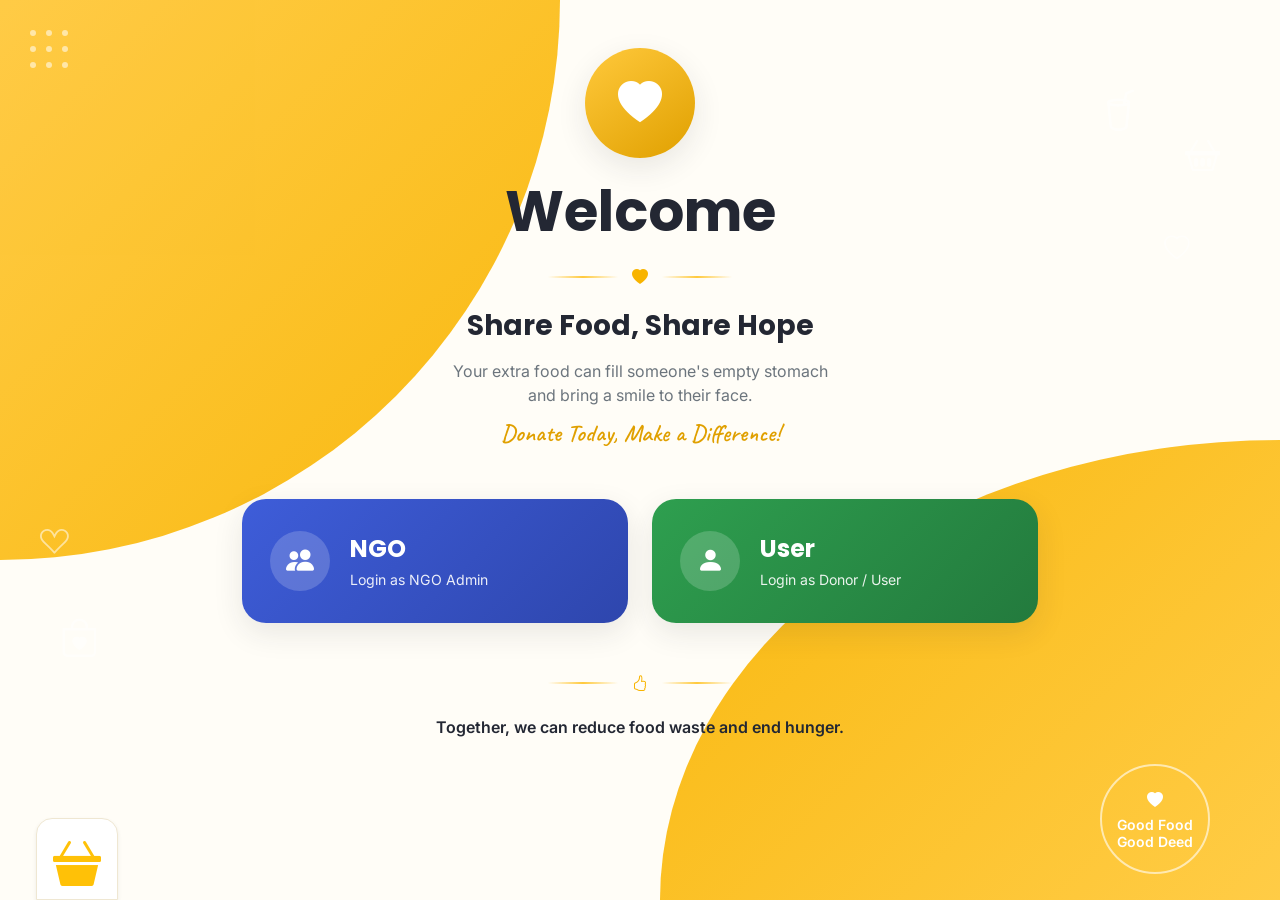
==== index.html @ a08f2491 "Initial project upload" ====
<!DOCTYPE html>
<html lang="en">
<head>
  <meta charset="UTF-8">
  <meta name="viewport" content="width=device-width, initial-scale=1.0">
  <title>Share Food, Share Hope | Welcome</title>
  <meta name="description" content="Donate surplus food to NGOs and help end hunger in your community.">

  <!-- Bootstrap 5 -->
  <link href="https://cdn.jsdelivr.net/npm/bootstrap@5.3.3/dist/css/bootstrap.min.css" rel="stylesheet">
  <!-- Bootstrap Icons -->
  <link rel="stylesheet" href="https://cdn.jsdelivr.net/npm/bootstrap-icons@1.11.3/font/bootstrap-icons.css">
  <!-- Google Fonts -->
  <link rel="preconnect" href="https://fonts.googleapis.com">
  <link href="https://fonts.googleapis.com/css2?family=Poppins:wght@500;600;700;800&family=Inter:wght@400;500;600&family=Caveat:wght@600;700&display=swap" rel="stylesheet">
  <!-- Shared stylesheet -->
  <link rel="stylesheet" href="style.css">
</head>
<body>

  <!-- Loading overlay -->
  <div id="loadingOverlay" class="loading-overlay">
    <div class="loader-bowl"></div>
    <div class="text-muted small">Preparing something kind…</div>
  </div>

  <div class="page-shell">

    <!-- Decorative background -->
    <div class="blob-corner blob-top-left">
      <div class="dot-grid" style="top:30px; left:30px;">
        <span></span><span></span><span></span>
        <span></span><span></span><span></span>
        <span></span><span></span><span></span>
      </div>
    </div>
    <div class="blob-corner blob-bottom-right"></div>

    <i class="bi bi-suit-heart line-icon d-none d-md-block" style="top:520px; left:40px; font-size:1.8rem;"></i>
    <i class="bi bi-bag-heart line-icon d-none d-md-block" style="top:610px; left:60px; font-size:2.4rem;"></i>
    <i class="bi bi-heart line-icon d-none d-md-block" style="top:230px; right:90px; font-size:1.6rem;"></i>
    <i class="bi bi-cup-straw line-icon d-none d-md-block" style="top:80px; right:140px; font-size:2.6rem;"></i>
    <i class="bi bi-basket2 line-icon d-none d-md-block" style="top:130px; right:60px; font-size:2.2rem;"></i>

    <main class="content-layer container py-5">

      <!-- Hero -->
      <section class="text-center mx-auto fade-in-up" style="max-width: 700px;">
        <div class="hero-emblem">
          <i class="bi bi-heart-fill"></i>
        </div>
        <h1 class="display-4 fw-bold mb-2" style="font-family:var(--font-display);">Welcome</h1>
        <div class="divider-flourish">
          <span class="line"></span>
          <i class="bi bi-heart-fill"></i>
          <span class="line"></span>
        </div>
        <h2 class="h3 fw-bold mb-3">Share Food, Share Hope</h2>
        <p class="text-secondary mb-2">
          Your extra food can fill someone's empty stomach<br class="d-none d-md-block">
          and bring a smile to their face.
        </p>
        <p class="script-text fs-4 mb-5">Donate Today, Make a Difference!</p>
      </section>

      <!-- Role selection -->
      <section class="row justify-content-center g-4 mx-auto fade-in-up" style="max-width: 820px; animation-delay: .1s;">
        <div class="col-12 col-md-6">
          <button class="role-card ngo" onclick="selectRole('ngo')">
            <span class="role-icon"><i class="bi bi-people-fill"></i></span>
            <span>
              <div class="role-title">NGO</div>
              <div class="role-sub">Login as NGO Admin</div>
            </span>
          </button>
        </div>
        <div class="col-12 col-md-6">
          <button class="role-card user" onclick="selectRole('user')">
            <span class="role-icon"><i class="bi bi-person-fill"></i></span>
            <span>
              <div class="role-title">User</div>
              <div class="role-sub">Login as Donor / User</div>
            </span>
          </button>
        </div>
      </section>

      <!-- Footer quote -->
      <section class="text-center mt-5 fade-in-up" style="animation-delay: .2s;">
        <div class="divider-flourish">
          <span class="line"></span>
          <i class="bi bi-hand-thumbs-up"></i>
          <span class="line"></span>
        </div>
        <p class="fw-semibold mb-0">Together, we can reduce food waste and end hunger.</p>
      </section>

    </main>

    <!-- Decorative donate-food image corner (left) -->
    <div class="position-fixed d-none d-lg-block" style="bottom: 0; left: 36px; z-index: 1;">
      <div class="bg-white rounded-top-4 shadow-sm px-3 pt-2" style="border:1px solid var(--line);">
        <i class="bi bi-basket3-fill text-warning" style="font-size: 3rem;"></i>
      </div>
    </div>

    <!-- Decorative badge bottom-right -->
    <div class="position-fixed d-none d-lg-flex flex-column align-items-center justify-content-center text-center"
         style="bottom: 26px; right: 70px; width: 110px; height: 110px; border: 2px solid rgba(255,255,255,0.6); border-radius: 50%; z-index: 2;">
      <i class="bi bi-heart-fill text-white mb-1"></i>
      <span class="text-white small fw-semibold lh-sm">Good Food<br>Good Deed</span>
    </div>

  </div>

  <!-- Bootstrap Bundle JS -->
  <script src="https://cdn.jsdelivr.net/npm/bootstrap@5.3.3/dist/js/bootstrap.bundle.min.js"></script>
  <!-- Shared app logic -->
  <script src="script.js"></script>
</body>
</html>
---- style.css ----
/* =========================================================
   SHARE FOOD, SHARE HOPE — Shared Stylesheet
   Design tokens, layout primitives, and component styles
   used across index.html, auth.html, user-dashboard.html
   and ngo-dashboard.html.
   ========================================================= */

/* ---------- Design tokens ---------- */
:root {
  /* Brand palette */
  --cream: #FFFDF7;
  --paper: #FFFFFF;
  --yellow-50: #FFF8E6;
  --yellow-200: #FFE7A6;
  --yellow-400: #FFC93C;
  --yellow-500: #F8B400;
  --yellow-600: #E0A000;
  --ink: #232733;
  --ink-soft: #5B6172;
  --ink-faint: #9AA0AE;
  --line: #EFE7D2;

  /* Role colors */
  --ngo-blue: #3E5DD9;
  --ngo-blue-dark: #2E46AD;
  --user-green: #2E9F4F;
  --user-green-dark: #237A3D;

  /* Status colors */
  --status-pending: #F59E0B;
  --status-pending-bg: #FFF3DD;
  --status-accepted: #2E9F4F;
  --status-accepted-bg: #E6F7EB;
  --status-completed: #2F80ED;
  --status-completed-bg: #E8F0FE;
  --status-rejected: #E5484D;
  --status-rejected-bg: #FDE8E8;

  /* Elevation */
  --shadow-sm: 0 2px 8px rgba(35, 39, 51, 0.06);
  --shadow-md: 0 10px 30px rgba(35, 39, 51, 0.10);
  --shadow-lg: 0 20px 50px rgba(35, 39, 51, 0.14);

  /* Radii */
  --r-sm: 10px;
  --r-md: 16px;
  --r-lg: 24px;
  --r-pill: 999px;

  /* Type */
  --font-display: 'Poppins', sans-serif;
  --font-body: 'Inter', sans-serif;
  --font-script: 'Caveat', cursive;
}

* {
  box-sizing: border-box;
}

html {
  scroll-behavior: smooth;
}

body {
  font-family: var(--font-body);
  color: var(--ink);
  background-color: var(--cream);
  -webkit-font-smoothing: antialiased;
}

h1, h2, h3, h4, h5, h6 {
  font-family: var(--font-display);
  color: var(--ink);
}

a {
  text-decoration: none;
}

::selection {
  background: var(--yellow-400);
  color: var(--ink);
}

/* ---------- Decorative background blobs (shared) ---------- */
.blob-corner {
  position: fixed;
  z-index: 0;
  pointer-events: none;
}

.blob-top-left {
  top: 0;
  left: 0;
  width: min(46vw, 560px);
  height: min(46vw, 560px);
  background: linear-gradient(135deg, var(--yellow-400), var(--yellow-500));
  border-radius: 0 0 100% 0;
  opacity: 0.95;
}

.blob-bottom-right {
  bottom: 0;
  right: 0;
  width: min(50vw, 620px);
  height: min(38vw, 460px);
  background: linear-gradient(135deg, var(--yellow-500), var(--yellow-400));
  border-radius: 100% 0 0 0;
  opacity: 0.95;
}

.dot-grid {
  position: absolute;
  display: grid;
  grid-template-columns: repeat(3, 1fr);
  gap: 10px;
  z-index: 1;
}

.dot-grid span {
  width: 6px;
  height: 6px;
  border-radius: 50%;
  background: rgba(255, 255, 255, 0.55);
}

.line-icon {
  position: absolute;
  color: rgba(255, 255, 255, 0.55);
  z-index: 1;
}

.page-shell {
  position: relative;
  min-height: 100vh;
  overflow-x: hidden;
}

.content-layer {
  position: relative;
  z-index: 2;
}

/* ---------- Brand lockup ---------- */
.brand-lockup {
  display: flex;
  align-items: center;
  gap: 10px;
}

.brand-mark {
  width: 46px;
  height: 46px;
  border-radius: 14px;
  background: linear-gradient(145deg, var(--yellow-400), var(--yellow-600));
  display: flex;
  align-items: center;
  justify-content: center;
  color: var(--ink);
  font-size: 1.25rem;
  box-shadow: var(--shadow-sm);
  flex-shrink: 0;
}

.brand-text {
  font-family: var(--font-display);
  font-weight: 700;
  font-size: 0.95rem;
  line-height: 1.2;
  color: var(--ink);
}

/* ---------- Divider with heart/icon ---------- */
.divider-flourish {
  display: flex;
  align-items: center;
  justify-content: center;
  gap: 14px;
  color: var(--yellow-500);
  margin: 1.25rem 0;
}

.divider-flourish .line {
  height: 2px;
  width: 70px;
  background: linear-gradient(90deg, transparent, var(--yellow-400) 50%, transparent);
}

.script-text {
  font-family: var(--font-script);
  font-weight: 600;
  color: var(--yellow-600);
}

/* ---------- Buttons ---------- */
.btn-brand {
  background: linear-gradient(135deg, var(--yellow-400), var(--yellow-500));
  color: var(--ink);
  border: none;
  font-weight: 600;
  border-radius: var(--r-md);
  padding: 0.85rem 1.5rem;
  transition: transform 0.2s ease, box-shadow 0.2s ease, filter 0.2s ease;
  box-shadow: var(--shadow-sm);
}

.btn-brand:hover {
  transform: translateY(-2px);
  box-shadow: var(--shadow-md);
  filter: brightness(1.03);
  color: var(--ink);
}

.btn-brand:active {
  transform: translateY(0);
}

.btn-outline-brand {
  background: var(--paper);
  color: var(--yellow-600);
  border: 2px solid var(--yellow-400);
  font-weight: 600;
  border-radius: var(--r-md);
  padding: 0.85rem 1.5rem;
  transition: all 0.2s ease;
}

.btn-outline-brand:hover {
  background: var(--yellow-50);
  transform: translateY(-2px);
  box-shadow: var(--shadow-sm);
  color: var(--yellow-600);
}

.btn-icon-action {
  border: none;
  background: var(--yellow-50);
  color: var(--ink-soft);
  width: 36px;
  height: 36px;
  border-radius: 50%;
  display: inline-flex;
  align-items: center;
  justify-content: center;
  transition: all 0.2s ease;
}

.btn-icon-action:hover {
  background: var(--yellow-400);
  color: var(--ink);
  transform: scale(1.08);
}

.btn-icon-action.danger:hover {
  background: var(--status-rejected);
  color: #fff;
}

/* ---------- Role selection cards (index.html) ---------- */
.role-card {
  border: none;
  border-radius: var(--r-lg);
  padding: 2rem 1.75rem;
  display: flex;
  align-items: center;
  gap: 1.25rem;
  width: 100%;
  text-align: left;
  cursor: pointer;
  transition: transform 0.25s ease, box-shadow 0.25s ease;
  box-shadow: var(--shadow-md);
  position: relative;
  overflow: hidden;
}

.role-card::after {
  content: '';
  position: absolute;
  inset: 0;
  background: rgba(255, 255, 255, 0.12);
  opacity: 0;
  transition: opacity 0.25s ease;
}

.role-card:hover {
  transform: translateY(-6px) scale(1.01);
  box-shadow: var(--shadow-lg);
}

.role-card:hover::after {
  opacity: 1;
}

.role-card:active {
  transform: translateY(-2px) scale(1.0);
}

.role-card.ngo {
  background: linear-gradient(135deg, var(--ngo-blue), var(--ngo-blue-dark));
  color: #fff;
}

.role-card.user {
  background: linear-gradient(135deg, var(--user-green), var(--user-green-dark));
  color: #fff;
}

.role-card .role-icon {
  width: 60px;
  height: 60px;
  border-radius: 50%;
  background: rgba(255, 255, 255, 0.18);
  display: flex;
  align-items: center;
  justify-content: center;
  font-size: 1.75rem;
  flex-shrink: 0;
}

.role-card .role-title {
  font-family: var(--font-display);
  font-weight: 700;
  font-size: 1.5rem;
  margin-bottom: 2px;
}

.role-card .role-sub {
  font-size: 0.88rem;
  opacity: 0.9;
}

/* ---------- Hero heart-bowl icon ---------- */
.hero-emblem {
  width: 110px;
  height: 110px;
  border-radius: 50%;
  background: linear-gradient(145deg, var(--yellow-400), var(--yellow-600));
  display: flex;
  align-items: center;
  justify-content: center;
  color: #fff;
  font-size: 2.75rem;
  margin: 0 auto 1.25rem;
  box-shadow: var(--shadow-md);
  animation: floatY 4s ease-in-out infinite;
}

.emblem-sm {
  width: 84px;
  height: 84px;
  font-size: 2.1rem;
  background: var(--paper);
  color: var(--yellow-500);
  border: 1px solid var(--line);
}

@keyframes floatY {
  0%, 100% { transform: translateY(0); }
  50% { transform: translateY(-8px); }
}

/* ---------- Auth shell / glass card ---------- */
.auth-card {
  background: var(--paper);
  border-radius: var(--r-lg);
  box-shadow: var(--shadow-lg);
  padding: 2.75rem;
  max-width: 560px;
  width: 100%;
  margin: 0 auto;
  position: relative;
}

.role-badge {
  display: inline-flex;
  align-items: center;
  gap: 8px;
  background: var(--yellow-50);
  border: 1px solid var(--yellow-200);
  color: var(--yellow-600);
  font-weight: 600;
  font-size: 0.82rem;
  padding: 0.4rem 0.9rem;
  border-radius: var(--r-pill);
}

.role-badge.is-ngo {
  background: #EAF0FF;
  border-color: #C9D6FF;
  color: var(--ngo-blue);
}

.role-badge.is-user {
  background: #E8F8EC;
  border-color: #C7EDD0;
  color: var(--user-green-dark);
}

/* Floating label inputs */
.form-floating > label {
  color: var(--ink-faint);
}

.form-control,
.form-select {
  border: 1.5px solid var(--line);
  border-radius: var(--r-md);
  padding: 0.9rem 1rem;
  background: var(--yellow-50);
  transition: border-color 0.2s ease, box-shadow 0.2s ease, background 0.2s ease;
}

.form-control:focus,
.form-select:focus {
  border-color: var(--yellow-500);
  box-shadow: 0 0 0 3px rgba(248, 180, 0, 0.18);
  background: var(--paper);
}

.input-icon-group {
  position: relative;
}

.input-icon-group .field-icon {
  position: absolute;
  left: 1rem;
  top: 50%;
  transform: translateY(-50%);
  color: var(--ink-faint);
  z-index: 5;
}

.input-icon-group .form-control {
  padding-left: 2.6rem;
  padding-right: 2.6rem;
}

.input-icon-group .toggle-eye {
  position: absolute;
  right: 1rem;
  top: 50%;
  transform: translateY(-50%);
  color: var(--ink-faint);
  cursor: pointer;
  z-index: 5;
  background: none;
  border: none;
}

.auth-toggle-link {
  color: var(--yellow-600);
  font-weight: 600;
}

.auth-toggle-link:hover {
  text-decoration: underline;
}

/* Sliding panels inside auth.html */
.auth-panel {
  display: none;
  animation: fadeUp 0.35s ease;
}

.auth-panel.active {
  display: block;
}

@keyframes fadeUp {
  from { opacity: 0; transform: translateY(14px); }
  to { opacity: 1; transform: translateY(0); }
}

/* ---------- Dashboard top navigation ---------- */
.dash-navbar {
  background: var(--paper);
  border-bottom: 1px solid var(--line);
  padding: 0.85rem 0;
  position: sticky;
  top: 0;
  z-index: 50;
}

.nav-pill {
  display: flex;
  align-items: center;
  gap: 6px;
  padding: 0.5rem 1rem;
  border-radius: var(--r-pill);
  color: var(--ink-soft);
  font-weight: 500;
  font-size: 0.92rem;
  transition: all 0.2s ease;
}

.nav-pill:hover {
  background: var(--yellow-50);
  color: var(--ink);
}

.nav-pill.active {
  background: var(--yellow-50);
  color: var(--yellow-600);
  font-weight: 600;
}

.notif-dot {
  position: relative;
}

.notif-dot .badge {
  position: absolute;
  top: -4px;
  right: -8px;
  font-size: 0.62rem;
  padding: 3px 5px;
}

.profile-chip {
  display: flex;
  align-items: center;
  gap: 8px;
  cursor: pointer;
  padding: 0.35rem 0.6rem;
  border-radius: var(--r-pill);
  transition: background 0.2s ease;
}

.profile-chip:hover {
  background: var(--yellow-50);
}

.avatar-circle {
  width: 38px;
  height: 38px;
  border-radius: 50%;
  background: linear-gradient(135deg, var(--yellow-400), var(--yellow-600));
  color: var(--ink);
  display: flex;
  align-items: center;
  justify-content: center;
  font-weight: 700;
  font-size: 0.95rem;
}

.avatar-circle.ngo-avatar {
  background: linear-gradient(135deg, var(--ngo-blue), var(--ngo-blue-dark));
  color: #fff;
}

/* ---------- Dashboard hero band ---------- */
.dash-hero {
  background: linear-gradient(180deg, var(--yellow-50), var(--cream));
  padding: 2.5rem 0 2rem;
  position: relative;
  overflow: hidden;
}

/* ---------- Generic section card ---------- */
.section-card {
  background: var(--paper);
  border-radius: var(--r-lg);
  box-shadow: var(--shadow-md);
  padding: 2rem;
  margin-bottom: 2rem;
  border: 1px solid var(--line);
}

.section-card-header {
  display: flex;
  align-items: center;
  gap: 12px;
  margin-bottom: 1.5rem;
}

.section-icon-badge {
  width: 42px;
  height: 42px;
  border-radius: 50%;
  background: linear-gradient(135deg, var(--yellow-400), var(--yellow-500));
  color: var(--ink);
  display: flex;
  align-items: center;
  justify-content: center;
  font-size: 1.1rem;
  flex-shrink: 0;
}

.section-title-wrap h3 {
  font-size: 1.25rem;
  font-weight: 700;
  margin: 0;
}

.title-underline {
  width: 34px;
  height: 3px;
  background: var(--yellow-400);
  border-radius: var(--r-pill);
  margin-top: 4px;
}

/* ---------- Upload dropzone ---------- */
.upload-zone {
  border: 1.5px dashed var(--line);
  border-radius: var(--r-md);
  background: var(--yellow-50);
  display: flex;
  flex-direction: column;
  align-items: center;
  justify-content: center;
  text-align: center;
  padding: 1.25rem;
  min-height: 96px;
  cursor: pointer;
  transition: all 0.2s ease;
  color: var(--ink-soft);
}

.upload-zone:hover,
.upload-zone.drag-over {
  border-color: var(--yellow-500);
  background: var(--yellow-200);
}

.upload-zone img.preview-thumb {
  max-height: 70px;
  border-radius: 8px;
  object-fit: cover;
}

/* ---------- Filter chips (NGO requests) ---------- */
.filter-chip {
  border-radius: var(--r-pill);
  font-weight: 600;
  padding: 0.4rem 1rem;
  border: 2px solid var(--yellow-400);
  background: var(--paper);
  color: var(--yellow-600);
  transition: all 0.2s ease;
}

.filter-chip:hover {
  background: var(--yellow-50);
}

.filter-chip.active {
  background: linear-gradient(135deg, var(--yellow-400), var(--yellow-500));
  color: var(--ink);
  border-color: transparent;
  box-shadow: var(--shadow-sm);
}

/* ---------- Stat cards (NGO dashboard) ---------- */
.stat-card {
  background: var(--paper);
  border-radius: var(--r-lg);
  box-shadow: var(--shadow-sm);
  padding: 1.5rem;
  border: 1px solid var(--line);
  display: flex;
  align-items: center;
  gap: 14px;
  height: 100%;
  transition: transform 0.2s ease, box-shadow 0.2s ease;
}

.stat-card:hover {
  transform: translateY(-4px);
  box-shadow: var(--shadow-md);
}

.stat-icon {
  width: 52px;
  height: 52px;
  border-radius: var(--r-md);
  display: flex;
  align-items: center;
  justify-content: center;
  font-size: 1.4rem;
  flex-shrink: 0;
  color: #fff;
}

.stat-icon.total { background: linear-gradient(135deg, #6C7CE0, #4A57C2); }
.stat-icon.pending { background: linear-gradient(135deg, #FBBF55, var(--status-pending)); }
.stat-icon.accepted { background: linear-gradient(135deg, #4FC97A, var(--status-accepted)); }
.stat-icon.completed { background: linear-gradient(135deg, #5C9BFA, var(--status-completed)); }

.stat-value {
  font-size: 1.6rem;
  font-weight: 700;
  font-family: var(--font-display);
  line-height: 1.1;
}

.stat-label {
  font-size: 0.82rem;
  color: var(--ink-soft);
}

/* ---------- Donation card (history / requests) ---------- */
.donation-card {
  background: var(--paper);
  border: 1px solid var(--line);
  border-radius: var(--r-md);
  padding: 1.25rem 1.4rem;
  box-shadow: var(--shadow-sm);
  transition: transform 0.2s ease, box-shadow 0.2s ease;
  height: 100%;
}

.donation-card:hover {
  transform: translateY(-3px);
  box-shadow: var(--shadow-md);
}

.donation-thumb {
  width: 54px;
  height: 54px;
  border-radius: 12px;
  object-fit: cover;
  background: var(--yellow-50);
  display: flex;
  align-items: center;
  justify-content: center;
  color: var(--yellow-500);
  font-size: 1.4rem;
  flex-shrink: 0;
}

.status-pill {
  display: inline-flex;
  align-items: center;
  gap: 6px;
  font-size: 0.78rem;
  font-weight: 600;
  padding: 0.32rem 0.75rem;
  border-radius: var(--r-pill);
}

.status-pill.pending { color: var(--status-pending); background: var(--status-pending-bg); }
.status-pill.accepted { color: var(--status-accepted); background: var(--status-accepted-bg); }
.status-pill.completed { color: var(--status-completed); background: var(--status-completed-bg); }
.status-pill.rejected { color: var(--status-rejected); background: var(--status-rejected-bg); }

.donation-meta-row {
  display: flex;
  align-items: flex-start;
  gap: 8px;
  font-size: 0.86rem;
  color: var(--ink-soft);
  margin-bottom: 6px;
}

.donation-meta-row i {
  color: var(--yellow-500);
  margin-top: 2px;
}

/* ---------- History table ---------- */
.history-table thead th {
  background: var(--yellow-50);
  color: var(--ink-soft);
  font-weight: 600;
  font-size: 0.82rem;
  border: none;
  padding: 0.9rem 1rem;
  text-transform: uppercase;
  letter-spacing: 0.03em;
}

.history-table thead th:first-child { border-radius: var(--r-sm) 0 0 var(--r-sm); }
.history-table thead th:last-child { border-radius: 0 var(--r-sm) var(--r-sm) 0; }

.history-table tbody td {
  padding: 0.9rem 1rem;
  vertical-align: middle;
  border-bottom: 1px solid var(--line);
  font-size: 0.92rem;
}

.history-table tbody tr:last-child td {
  border-bottom: none;
}

/* ---------- Empty state ---------- */
.empty-state {
  text-align: center;
  padding: 3rem 1rem;
  color: var(--ink-faint);
}

.empty-state i {
  font-size: 2.5rem;
  color: var(--yellow-400);
  margin-bottom: 0.75rem;
  display: block;
}

/* ---------- Footer ---------- */
.site-footer {
  background: linear-gradient(135deg, var(--yellow-500), var(--yellow-400));
  color: var(--ink);
  padding: 1.5rem 0;
}

/* ---------- Toast ---------- */
.toast-container {
  z-index: 1080;
}

/* ---------- Loading overlay ---------- */
.loading-overlay {
  position: fixed;
  inset: 0;
  background: rgba(255, 253, 247, 0.92);
  display: flex;
  align-items: center;
  justify-content: center;
  z-index: 2000;
  flex-direction: column;
  gap: 1rem;
  transition: opacity 0.4s ease, visibility 0.4s ease;
}

.loading-overlay.hide {
  opacity: 0;
  visibility: hidden;
  pointer-events: none;
}

.loader-bowl {
  width: 56px;
  height: 56px;
  border: 5px solid var(--yellow-200);
  border-top-color: var(--yellow-500);
  border-radius: 50%;
  animation: spin 0.9s linear infinite;
}

@keyframes spin {
  to { transform: rotate(360deg); }
}

/* ---------- Modal polish ---------- */
.modal-content {
  border-radius: var(--r-lg);
  border: none;
}

.modal-header {
  border-bottom: 1px solid var(--line);
}

.modal-footer {
  border-top: 1px solid var(--line);
}

/* ---------- Utility animations ---------- */
.fade-in-up {
  animation: fadeUp 0.45s ease both;
}

@media (prefers-reduced-motion: reduce) {
  * {
    animation-duration: 0.001ms !important;
    transition-duration: 0.001ms !important;
  }
}

/* ---------- Responsive tweaks ---------- */
@media (max-width: 991px) {
  .auth-card { padding: 2rem 1.5rem; }
  .section-card { padding: 1.5rem; }
}

@media (max-width: 767px) {
  .role-card { padding: 1.5rem 1.25rem; }
  .hero-emblem { width: 88px; height: 88px; font-size: 2.2rem; }
  .blob-top-left { width: 70vw; height: 70vw; }
  .blob-bottom-right { width: 75vw; height: 55vw; }
  .stat-card { flex-direction: row; }
}

@media (max-width: 575px) {
  .auth-card { padding: 1.5rem 1.1rem; }
  .role-card .role-title { font-size: 1.25rem; }
}
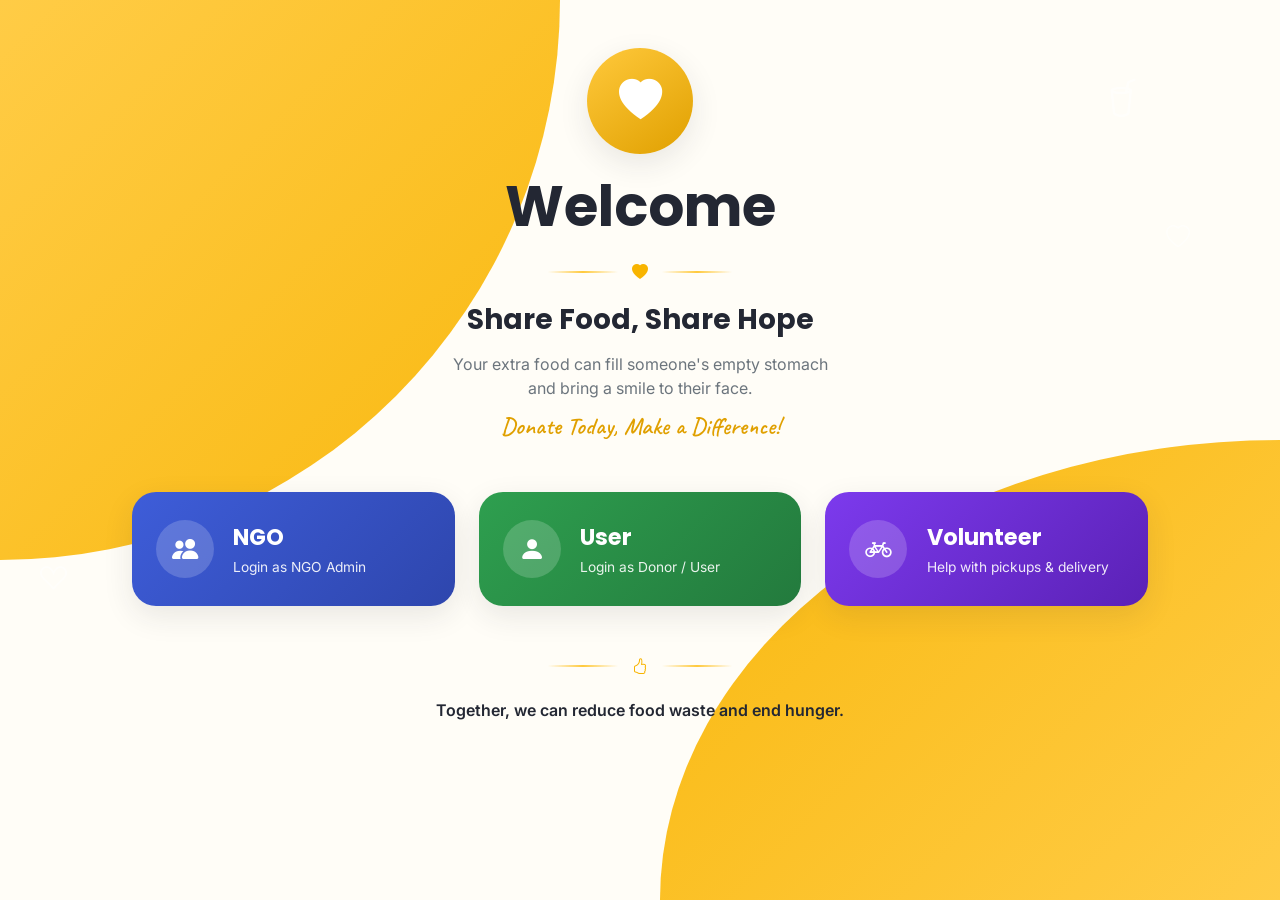
==== commit 721b6211: "Update of the website" ====
--- a/index.html
+++ b/index.html
@@ -1,121 +1,85 @@
 <!DOCTYPE html>
 <html lang="en">
 <head>
-  <meta charset="UTF-8">
-  <meta name="viewport" content="width=device-width, initial-scale=1.0">
-  <title>Share Food, Share Hope | Welcome</title>
-  <meta name="description" content="Donate surplus food to NGOs and help end hunger in your community.">
-
-  <!-- Bootstrap 5 -->
-  <link href="https://cdn.jsdelivr.net/npm/bootstrap@5.3.3/dist/css/bootstrap.min.css" rel="stylesheet">
-  <!-- Bootstrap Icons -->
-  <link rel="stylesheet" href="https://cdn.jsdelivr.net/npm/bootstrap-icons@1.11.3/font/bootstrap-icons.css">
-  <!-- Google Fonts -->
-  <link rel="preconnect" href="https://fonts.googleapis.com">
-  <link href="https://fonts.googleapis.com/css2?family=Poppins:wght@500;600;700;800&family=Inter:wght@400;500;600&family=Caveat:wght@600;700&display=swap" rel="stylesheet">
-  <!-- Shared stylesheet -->
-  <link rel="stylesheet" href="style.css">
+<meta charset="UTF-8">
+<meta name="viewport" content="width=device-width, initial-scale=1.0">
+<title>Share Food, Share Hope | Welcome</title>
+<meta name="description" content="Donate surplus food to NGOs, coordinate volunteers, and help end hunger in your community.">
+<link href="https://cdn.jsdelivr.net/npm/bootstrap@5.3.3/dist/css/bootstrap.min.css" rel="stylesheet">
+<link rel="stylesheet" href="https://cdn.jsdelivr.net/npm/bootstrap-icons@1.11.3/font/bootstrap-icons.css">
+<link rel="preconnect" href="https://fonts.googleapis.com">
+<link rel="stylesheet" href="style.css">
 </head>
 <body>
 
-  <!-- Loading overlay -->
-  <div id="loadingOverlay" class="loading-overlay">
-    <div class="loader-bowl"></div>
-    <div class="text-muted small">Preparing something kind…</div>
-  </div>
+<div id="loadingOverlay" class="loading-overlay">
+  <div class="loader-bowl"></div>
+  <div class="text-muted small">Preparing something kind…</div>
+</div>
 
-  <div class="page-shell">
+<div class="page-shell">
 
-    <!-- Decorative background -->
-    <div class="blob-corner blob-top-left">
-      <div class="dot-grid" style="top:30px; left:30px;">
-        <span></span><span></span><span></span>
-        <span></span><span></span><span></span>
-        <span></span><span></span><span></span>
+  <div class="blob-corner blob-top-left"></div>
+  <div class="blob-corner blob-bottom-right"></div>
+
+  <i class="bi bi-suit-heart line-icon d-none d-md-block" style="top:560px; left:40px; font-size:1.7rem; color:rgba(255,255,255,.55);"></i>
+  <i class="bi bi-heart line-icon d-none d-md-block" style="top:220px; right:90px; font-size:1.5rem; color:rgba(255,255,255,.55);"></i>
+  <i class="bi bi-cup-straw line-icon d-none d-md-block" style="top:70px; right:140px; font-size:2.4rem; color:rgba(255,255,255,.55);"></i>
+
+  <main class="content-layer container py-5">
+
+    <section class="text-center mx-auto fade-in-up" style="max-width:720px;">
+      <div class="hero-emblem"><i class="bi bi-heart-fill"></i></div>
+      <h1 class="display-4 fw-bold mb-2">Welcome</h1>
+      <div class="divider-flourish"><span class="line"></span><i class="bi bi-heart-fill"></i><span class="line"></span></div>
+      <h2 class="h3 fw-bold mb-3">Share Food, Share Hope</h2>
+      <p class="text-secondary mb-2">
+        Your extra food can fill someone's empty stomach<br class="d-none d-md-block">
+        and bring a smile to their face.
+      </p>
+      <p class="script-text fs-4 mb-5">Donate Today, Make a Difference!</p>
+    </section>
+
+    <section class="row justify-content-center g-4 mx-auto fade-in-up" style="max-width:1040px; animation-delay:.1s;">
+      <div class="col-12 col-md-6 col-lg-4">
+        <button class="role-card ngo" onclick="selectRole('ngo')" >
+          <span class="role-icon"><i class="bi bi-people-fill"></i></span>
+          <span>
+            <div class="role-title">NGO</div>
+            <div class="role-sub">Login as NGO Admin</div>
+          </span>
+        </button>
       </div>
-    </div>
-    <div class="blob-corner blob-bottom-right"></div>
+      <div class="col-12 col-md-6 col-lg-4">
+        <button class="role-card user" onclick="selectRole('user')">
+          <span class="role-icon"><i class="bi bi-person-fill"></i></span>
+          <span>
+            <div class="role-title">User</div>
+            <div class="role-sub">Login as Donor / User</div>
+          </span>
+        </button>
+      </div>
+      <div class="col-12 col-md-6 col-lg-4 mx-auto">
+        <button class="role-card volunteer" onclick="selectRole('volunteer')">
+          <span class="role-icon"><i class="bi bi-bicycle"></i></span>
+          <span>
+            <div class="role-title">Volunteer</div>
+            <div class="role-sub">Help with pickups &amp; delivery</div>
+          </span>
+        </button>
+      </div>
+    </section>
 
-    <i class="bi bi-suit-heart line-icon d-none d-md-block" style="top:520px; left:40px; font-size:1.8rem;"></i>
-    <i class="bi bi-bag-heart line-icon d-none d-md-block" style="top:610px; left:60px; font-size:2.4rem;"></i>
-    <i class="bi bi-heart line-icon d-none d-md-block" style="top:230px; right:90px; font-size:1.6rem;"></i>
-    <i class="bi bi-cup-straw line-icon d-none d-md-block" style="top:80px; right:140px; font-size:2.6rem;"></i>
-    <i class="bi bi-basket2 line-icon d-none d-md-block" style="top:130px; right:60px; font-size:2.2rem;"></i>
+    <section class="text-center mt-5 fade-in-up" style="animation-delay:.2s;">
+      <div class="divider-flourish"><span class="line"></span><i class="bi bi-hand-thumbs-up"></i><span class="line"></span></div>
+      <p class="fw-semibold mb-0">Together, we can reduce food waste and end hunger.</p>
+    </section>
 
-    <main class="content-layer container py-5">
+  </main>
 
-      <!-- Hero -->
-      <section class="text-center mx-auto fade-in-up" style="max-width: 700px;">
-        <div class="hero-emblem">
-          <i class="bi bi-heart-fill"></i>
-        </div>
-        <h1 class="display-4 fw-bold mb-2" style="font-family:var(--font-display);">Welcome</h1>
-        <div class="divider-flourish">
-          <span class="line"></span>
-          <i class="bi bi-heart-fill"></i>
-          <span class="line"></span>
-        </div>
-        <h2 class="h3 fw-bold mb-3">Share Food, Share Hope</h2>
-        <p class="text-secondary mb-2">
-          Your extra food can fill someone's empty stomach<br class="d-none d-md-block">
-          and bring a smile to their face.
-        </p>
-        <p class="script-text fs-4 mb-5">Donate Today, Make a Difference!</p>
-      </section>
+</div>
 
-      <!-- Role selection -->
-      <section class="row justify-content-center g-4 mx-auto fade-in-up" style="max-width: 820px; animation-delay: .1s;">
-        <div class="col-12 col-md-6">
-          <button class="role-card ngo" onclick="selectRole('ngo')">
-            <span class="role-icon"><i class="bi bi-people-fill"></i></span>
-            <span>
-              <div class="role-title">NGO</div>
-              <div class="role-sub">Login as NGO Admin</div>
-            </span>
-          </button>
-        </div>
-        <div class="col-12 col-md-6">
-          <button class="role-card user" onclick="selectRole('user')">
-            <span class="role-icon"><i class="bi bi-person-fill"></i></span>
-            <span>
-              <div class="role-title">User</div>
-              <div class="role-sub">Login as Donor / User</div>
-            </span>
-          </button>
-        </div>
-      </section>
-
-      <!-- Footer quote -->
-      <section class="text-center mt-5 fade-in-up" style="animation-delay: .2s;">
-        <div class="divider-flourish">
-          <span class="line"></span>
-          <i class="bi bi-hand-thumbs-up"></i>
-          <span class="line"></span>
-        </div>
-        <p class="fw-semibold mb-0">Together, we can reduce food waste and end hunger.</p>
-      </section>
-
-    </main>
-
-    <!-- Decorative donate-food image corner (left) -->
-    <div class="position-fixed d-none d-lg-block" style="bottom: 0; left: 36px; z-index: 1;">
-      <div class="bg-white rounded-top-4 shadow-sm px-3 pt-2" style="border:1px solid var(--line);">
-        <i class="bi bi-basket3-fill text-warning" style="font-size: 3rem;"></i>
-      </div>
-    </div>
-
-    <!-- Decorative badge bottom-right -->
-    <div class="position-fixed d-none d-lg-flex flex-column align-items-center justify-content-center text-center"
-         style="bottom: 26px; right: 70px; width: 110px; height: 110px; border: 2px solid rgba(255,255,255,0.6); border-radius: 50%; z-index: 2;">
-      <i class="bi bi-heart-fill text-white mb-1"></i>
-      <span class="text-white small fw-semibold lh-sm">Good Food<br>Good Deed</span>
-    </div>
-
-  </div>
-
-  <!-- Bootstrap Bundle JS -->
-  <script src="https://cdn.jsdelivr.net/npm/bootstrap@5.3.3/dist/js/bootstrap.bundle.min.js"></script>
-  <!-- Shared app logic -->
-  <script src="script.js"></script>
+<script src="https://cdn.jsdelivr.net/npm/bootstrap@5.3.3/dist/js/bootstrap.bundle.min.js"></script>
+<script src="script.js"></script>
 </body>
 </html>
--- a/style.css
+++ b/style.css
@@ -1,13 +1,12 @@
 /* =========================================================
-   SHARE FOOD, SHARE HOPE — Shared Stylesheet
-   Design tokens, layout primitives, and component styles
-   used across index.html, auth.html, user-dashboard.html
-   and ngo-dashboard.html.
+   SHARE FOOD, SHARE HOPE v2 — Complete Stylesheet
+   Covers: Welcome · Auth · Donor · NGO · Volunteer
    ========================================================= */
 
-/* ---------- Design tokens ---------- */
+@import url('https://fonts.googleapis.com/css2?family=Poppins:wght@500;600;700;800&family=Inter:wght@400;500;600&family=Caveat:wght@600;700&display=swap');
+
+/* ── Design Tokens ─────────────────────────────────────── */
 :root {
-  /* Brand palette */
   --cream: #FFFDF7;
   --paper: #FFFFFF;
   --yellow-50: #FFF8E6;
@@ -19,871 +18,281 @@
   --ink-soft: #5B6172;
   --ink-faint: #9AA0AE;
   --line: #EFE7D2;
-
-  /* Role colors */
   --ngo-blue: #3E5DD9;
   --ngo-blue-dark: #2E46AD;
   --user-green: #2E9F4F;
   --user-green-dark: #237A3D;
-
-  /* Status colors */
-  --status-pending: #F59E0B;
-  --status-pending-bg: #FFF3DD;
-  --status-accepted: #2E9F4F;
-  --status-accepted-bg: #E6F7EB;
-  --status-completed: #2F80ED;
-  --status-completed-bg: #E8F0FE;
-  --status-rejected: #E5484D;
-  --status-rejected-bg: #FDE8E8;
-
-  /* Elevation */
-  --shadow-sm: 0 2px 8px rgba(35, 39, 51, 0.06);
-  --shadow-md: 0 10px 30px rgba(35, 39, 51, 0.10);
-  --shadow-lg: 0 20px 50px rgba(35, 39, 51, 0.14);
-
-  /* Radii */
-  --r-sm: 10px;
-  --r-md: 16px;
-  --r-lg: 24px;
-  --r-pill: 999px;
-
-  /* Type */
-  --font-display: 'Poppins', sans-serif;
-  --font-body: 'Inter', sans-serif;
-  --font-script: 'Caveat', cursive;
+  --vol-purple: #7C3AED;
+  --vol-purple-dark: #5B21B6;
+  --shadow-sm: 0 2px 8px rgba(35,39,51,.06);
+  --shadow-md: 0 10px 30px rgba(35,39,51,.10);
+  --shadow-lg: 0 20px 50px rgba(35,39,51,.14);
+  --r-sm: 10px; --r-md: 16px; --r-lg: 24px; --r-pill: 999px;
+  --sidebar-w: 240px;
 }
-
-* {
-  box-sizing: border-box;
+*{box-sizing:border-box;}html{scroll-behavior:smooth;}
+body{font-family:'Inter',sans-serif;color:var(--ink);background:var(--cream);-webkit-font-smoothing:antialiased;}
+h1,h2,h3,h4,h5,h6{font-family:'Poppins',sans-serif;color:var(--ink);}
+a{text-decoration:none;}::selection{background:var(--yellow-400);color:var(--ink);}
+
+/* ── Loading overlay ────────────────────────────────────── */
+.loading-overlay{position:fixed;inset:0;background:rgba(255,253,247,.92);display:flex;align-items:center;justify-content:center;z-index:2000;flex-direction:column;gap:1rem;transition:opacity .4s,visibility .4s;}
+.loading-overlay.hide{opacity:0;visibility:hidden;pointer-events:none;}
+.loader-bowl{width:52px;height:52px;border:5px solid var(--yellow-200);border-top-color:var(--yellow-500);border-radius:50%;animation:spin .9s linear infinite;}
+@keyframes spin{to{transform:rotate(360deg)}}
+
+/* ── Background decorations (welcome/auth) ──────────────── */
+.blob-corner{position:fixed;z-index:0;pointer-events:none;}
+.blob-top-left{top:0;left:0;width:min(46vw,560px);height:min(46vw,560px);background:linear-gradient(135deg,var(--yellow-400),var(--yellow-500));border-radius:0 0 100% 0;opacity:.95;}
+.blob-bottom-right{bottom:0;right:0;width:min(50vw,620px);height:min(38vw,460px);background:linear-gradient(135deg,var(--yellow-500),var(--yellow-400));border-radius:100% 0 0 0;opacity:.95;}
+.page-shell{position:relative;min-height:100vh;overflow-x:hidden;}
+.content-layer{position:relative;z-index:2;}
+.line-icon{position:absolute;z-index:1;}
+
+/* ── Brand lockup ───────────────────────────────────────── */
+.brand-lockup{display:flex;align-items:center;gap:10px;}
+.brand-mark{width:44px;height:44px;border-radius:13px;background:linear-gradient(145deg,var(--yellow-400),var(--yellow-600));display:flex;align-items:center;justify-content:center;color:var(--ink);font-size:1.2rem;box-shadow:var(--shadow-sm);flex-shrink:0;}
+.brand-text{font-family:'Poppins',sans-serif;font-weight:700;font-size:.9rem;line-height:1.2;color:var(--ink);}
+.brand-text.light-text{color:#fff;}
+
+/* ── Hero emblem ────────────────────────────────────────── */
+.hero-emblem{width:106px;height:106px;border-radius:50%;background:linear-gradient(145deg,var(--yellow-400),var(--yellow-600));display:flex;align-items:center;justify-content:center;color:#fff;font-size:2.7rem;margin:0 auto 1.2rem;box-shadow:var(--shadow-md);animation:floatY 4s ease-in-out infinite;}
+.emblem-sm{width:82px;height:82px;font-size:2rem;background:var(--paper);color:var(--yellow-500);border:1px solid var(--line);}
+@keyframes floatY{0%,100%{transform:translateY(0)}50%{transform:translateY(-8px)}}
+
+/* ── Divider flourish ───────────────────────────────────── */
+.divider-flourish{display:flex;align-items:center;justify-content:center;gap:14px;color:var(--yellow-500);margin:1.2rem 0;}
+.divider-flourish .line{height:2px;width:70px;background:linear-gradient(90deg,transparent,var(--yellow-400) 50%,transparent);}
+.script-text{font-family:'Caveat',cursive;font-weight:600;color:var(--yellow-600);}
+
+/* ── Role cards (index.html) ────────────────────────────── */
+.role-card{border:none;border-radius:var(--r-lg);padding:1.75rem 1.5rem;display:flex;align-items:center;gap:1.2rem;width:100%;text-align:left;cursor:pointer;transition:transform .25s,box-shadow .25s;box-shadow:var(--shadow-md);position:relative;overflow:hidden;}
+.role-card::after{content:'';position:absolute;inset:0;background:rgba(255,255,255,.12);opacity:0;transition:opacity .25s;}
+.role-card:hover{transform:translateY(-6px) scale(1.01);box-shadow:var(--shadow-lg);}
+.role-card:hover::after{opacity:1;}
+.role-card.ngo{background:linear-gradient(135deg,var(--ngo-blue),var(--ngo-blue-dark));color:#fff;}
+.role-card.user{background:linear-gradient(135deg,var(--user-green),var(--user-green-dark));color:#fff;}
+.role-card.volunteer{background:linear-gradient(135deg,var(--vol-purple),var(--vol-purple-dark));color:#fff;}
+.role-card .role-icon{width:58px;height:58px;border-radius:50%;background:rgba(255,255,255,.18);display:flex;align-items:center;justify-content:center;font-size:1.65rem;flex-shrink:0;}
+.role-card .role-title{font-family:'Poppins',sans-serif;font-weight:700;font-size:1.4rem;margin-bottom:2px;}
+.role-card .role-sub{font-size:.86rem;opacity:.9;}
+
+/* ── Auth card ──────────────────────────────────────────── */
+.auth-card{background:var(--paper);border-radius:var(--r-lg);box-shadow:var(--shadow-lg);padding:2.6rem;max-width:540px;width:100%;margin:0 auto;}
+.role-badge{display:inline-flex;align-items:center;gap:8px;background:var(--yellow-50);border:1px solid var(--yellow-200);color:var(--yellow-600);font-weight:600;font-size:.82rem;padding:.38rem .9rem;border-radius:var(--r-pill);}
+.role-badge.is-ngo{background:#EAF0FF;border-color:#C9D6FF;color:var(--ngo-blue);}
+.role-badge.is-user{background:#E8F8EC;border-color:#C7EDD0;color:var(--user-green-dark);}
+.role-badge.is-volunteer{background:#F3E8FF;border-color:#DDD6FE;color:var(--vol-purple);}
+.auth-panel{display:none;animation:fadeUp .35s ease;}
+.auth-panel.active{display:block;}
+@keyframes fadeUp{from{opacity:0;transform:translateY(14px)}to{opacity:1;transform:translateY(0)}}
+.auth-toggle-link{color:var(--yellow-600);font-weight:600;}
+.auth-toggle-link:hover{text-decoration:underline;}
+
+/* ── Forms ──────────────────────────────────────────────── */
+.form-control,.form-select{border:1.5px solid var(--line);border-radius:var(--r-md);padding:.88rem 1rem;background:var(--yellow-50);transition:border-color .2s,box-shadow .2s,background .2s;}
+.form-control:focus,.form-select:focus{border-color:var(--yellow-500);box-shadow:0 0 0 3px rgba(248,180,0,.18);background:var(--paper);}
+.input-icon-group{position:relative;}
+.input-icon-group .field-icon{position:absolute;left:1rem;top:50%;transform:translateY(-50%);color:var(--ink-faint);z-index:5;}
+.input-icon-group .form-control{padding-left:2.6rem;padding-right:2.6rem;}
+.input-icon-group .toggle-eye{position:absolute;right:1rem;top:50%;transform:translateY(-50%);color:var(--ink-faint);cursor:pointer;z-index:5;background:none;border:none;}
+
+/* ── Buttons ────────────────────────────────────────────── */
+.btn-brand{background:linear-gradient(135deg,var(--yellow-400),var(--yellow-500));color:var(--ink);border:none;font-weight:600;border-radius:var(--r-md);transition:transform .2s,box-shadow .2s,filter .2s;box-shadow:var(--shadow-sm);}
+.btn-brand:hover{transform:translateY(-2px);box-shadow:var(--shadow-md);filter:brightness(1.04);color:var(--ink);}
+.btn-outline-brand{background:var(--paper);color:var(--yellow-600);border:2px solid var(--yellow-400);font-weight:600;border-radius:var(--r-md);transition:all .2s;}
+.btn-outline-brand:hover{background:var(--yellow-50);transform:translateY(-2px);color:var(--yellow-600);}
+.btn-icon-action{border:none;background:var(--yellow-50);color:var(--ink-soft);width:34px;height:34px;border-radius:50%;display:inline-flex;align-items:center;justify-content:center;transition:all .2s;}
+.btn-icon-action:hover{background:var(--yellow-400);color:var(--ink);transform:scale(1.08);}
+.btn-icon-action.danger:hover{background:#E5484D;color:#fff;}
+
+/* ── Top navigation (dashboards) ───────────────────────── */
+.dash-navbar{background:var(--paper);border-bottom:1px solid var(--line);padding:.82rem 0;position:sticky;top:0;z-index:50;}
+.nav-pill{display:flex;align-items:center;gap:6px;padding:.48rem 1rem;border-radius:var(--r-pill);color:var(--ink-soft);font-weight:500;font-size:.9rem;transition:all .2s;}
+.nav-pill:hover,.nav-pill.active{background:var(--yellow-50);color:var(--yellow-600);}
+.nav-pill.active{font-weight:600;}
+.profile-chip{display:flex;align-items:center;gap:8px;cursor:pointer;padding:.32rem .6rem;border-radius:var(--r-pill);transition:background .2s;}
+.profile-chip:hover{background:var(--yellow-50);}
+.avatar-circle{width:38px;height:38px;border-radius:50%;background:linear-gradient(135deg,var(--yellow-400),var(--yellow-600));color:var(--ink);display:flex;align-items:center;justify-content:center;font-weight:700;font-size:.9rem;flex-shrink:0;}
+.avatar-circle.ngo-av{background:linear-gradient(135deg,var(--ngo-blue),var(--ngo-blue-dark));color:#fff;}
+.avatar-circle.vol-av{background:linear-gradient(135deg,var(--vol-purple),var(--vol-purple-dark));color:#fff;}
+
+/* ── Availability toggle ────────────────────────────────── */
+.avail-toggle-btn{border-radius:var(--r-pill);font-weight:600;font-size:.86rem;padding:.42rem 1.1rem;display:flex;align-items:center;gap:7px;border:2px solid transparent;transition:all .25s;}
+.avail-toggle-btn.online{background:#E8F8EC;color:var(--user-green-dark);border-color:#C7EDD0;}
+.avail-toggle-btn.offline{background:#F3F4F6;color:var(--ink-soft);border-color:#E5E7EB;}
+.avail-dot{width:9px;height:9px;border-radius:50%;flex-shrink:0;}
+.avail-toggle-btn.online .avail-dot{background:var(--user-green);box-shadow:0 0 0 2px rgba(46,159,79,.3);animation:pulse 1.8s infinite;}
+.avail-toggle-btn.offline .avail-dot{background:var(--ink-faint);}
+@keyframes pulse{0%,100%{box-shadow:0 0 0 2px rgba(46,159,79,.3)}50%{box-shadow:0 0 0 5px rgba(46,159,79,.08)}}
+
+/* ── Dashboard hero band ────────────────────────────────── */
+.dash-hero{background:linear-gradient(180deg,var(--yellow-50),var(--cream));padding:2.2rem 0 1.8rem;position:relative;overflow:hidden;}
+
+/* ── Section card ───────────────────────────────────────── */
+.section-card{background:var(--paper);border-radius:var(--r-lg);box-shadow:var(--shadow-md);padding:1.85rem;margin-bottom:2rem;border:1px solid var(--line);}
+.section-card-header{display:flex;align-items:center;gap:12px;margin-bottom:1.5rem;}
+.section-icon-badge{width:42px;height:42px;border-radius:50%;background:linear-gradient(135deg,var(--yellow-400),var(--yellow-500));color:var(--ink);display:flex;align-items:center;justify-content:center;font-size:1.1rem;flex-shrink:0;}
+.section-title-wrap h3{font-size:1.2rem;font-weight:700;margin:0;}
+.title-underline{width:32px;height:3px;background:var(--yellow-400);border-radius:var(--r-pill);margin-top:4px;}
+
+/* ── Upload zone ────────────────────────────────────────── */
+.upload-zone{border:1.5px dashed var(--line);border-radius:var(--r-md);background:var(--yellow-50);display:flex;flex-direction:column;align-items:center;justify-content:center;text-align:center;padding:1.2rem;min-height:94px;cursor:pointer;transition:all .2s;color:var(--ink-soft);}
+.upload-zone:hover{border-color:var(--yellow-500);background:var(--yellow-200);}
+.preview-thumb{max-height:66px;border-radius:8px;object-fit:cover;}
+
+/* ── Stat cards ─────────────────────────────────────────── */
+.stat-card{background:var(--paper);border-radius:var(--r-lg);box-shadow:var(--shadow-sm);padding:1.4rem;border:1px solid var(--line);display:flex;align-items:center;gap:13px;height:100%;transition:transform .2s,box-shadow .2s;}
+.stat-card:hover{transform:translateY(-4px);box-shadow:var(--shadow-md);}
+.stat-icon{width:50px;height:50px;border-radius:var(--r-md);display:flex;align-items:center;justify-content:center;font-size:1.35rem;flex-shrink:0;color:#fff;}
+.stat-icon.total{background:linear-gradient(135deg,#6C7CE0,#4A57C2);}
+.stat-icon.pending{background:linear-gradient(135deg,#FBBF55,#F59E0B);}
+.stat-icon.accepted{background:linear-gradient(135deg,#4FC97A,#2E9F4F);}
+.stat-icon.completed{background:linear-gradient(135deg,#5C9BFA,#2F80ED);}
+.stat-value{font-size:1.55rem;font-weight:700;font-family:'Poppins',sans-serif;line-height:1.1;}
+.stat-label{font-size:.8rem;color:var(--ink-soft);}
+
+/* ── Donation cards ─────────────────────────────────────── */
+.donation-card{background:var(--paper);border:1px solid var(--line);border-radius:var(--r-md);padding:1.2rem 1.35rem;box-shadow:var(--shadow-sm);transition:transform .2s,box-shadow .2s;}
+.donation-card:hover{transform:translateY(-3px);box-shadow:var(--shadow-md);}
+.donation-thumb{width:52px;height:52px;border-radius:12px;background:var(--yellow-50);display:flex;align-items:center;justify-content:center;color:var(--yellow-500);font-size:1.35rem;flex-shrink:0;}
+.donation-thumb-img{width:52px;height:52px;border-radius:12px;object-fit:cover;flex-shrink:0;}
+.donation-meta-row{display:flex;align-items:flex-start;gap:8px;font-size:.85rem;color:var(--ink-soft);margin-bottom:5px;}
+.donation-meta-row i{color:var(--yellow-500);margin-top:1px;}
+
+/* ── Status pills ───────────────────────────────────────── */
+.status-pill{display:inline-flex;align-items:center;gap:6px;font-size:.76rem;font-weight:600;padding:.3rem .72rem;border-radius:var(--r-pill);}
+.status-pill.pending{color:#B45309;background:#FEF3C7;}
+.status-pill.accepted{color:var(--user-green-dark);background:#E8F8EC;}
+.status-pill.vol-assigned{color:var(--vol-purple);background:#F3E8FF;}
+.status-pill.picked-up{color:#0D9488;background:#CCFBF1;}
+.status-pill.received{color:#1D4ED8;background:#DBEAFE;}
+.status-pill.completed{color:#1E40AF;background:#EFF6FF;}
+.status-pill.rejected{color:#B91C1C;background:#FEE2E2;}
+
+/* ── Assign info cards (donor dashboard) ────────────────── */
+.assign-info-card{border-radius:var(--r-md);padding:1rem 1.1rem;font-size:.85rem;}
+.assign-info-card.ngo-info{background:#EEF2FF;border:1px solid #C7D2FE;}
+.assign-info-card.vol-info{background:#F0FDF4;border:1px solid #A7F3D0;}
+.assign-info-title{font-weight:700;font-size:.88rem;margin-bottom:.35rem;}
+
+/* ── Countdown widget ───────────────────────────────────── */
+.countdown-widget{display:inline-flex;align-items:center;gap:8px;background:var(--yellow-50);border:1px solid var(--yellow-200);border-radius:var(--r-pill);padding:.38rem .9rem;font-size:.88rem;font-weight:600;}
+.countdown-widget.critical{background:#FEE2E2;border-color:#FCA5A5;color:#B91C1C;}
+.countdown-widget i{color:var(--yellow-600);}
+.countdown-widget.critical i{color:#B91C1C;}
+.countdown-time{font-family:'Poppins',sans-serif;letter-spacing:.05em;}
+
+/* ── Filter chips ───────────────────────────────────────── */
+.filter-chip{border-radius:var(--r-pill);font-weight:600;padding:.38rem 1rem;border:2px solid var(--yellow-400);background:var(--paper);color:var(--yellow-600);transition:all .2s;font-size:.84rem;}
+.filter-chip:hover{background:var(--yellow-50);}
+.filter-chip.active{background:linear-gradient(135deg,var(--yellow-400),var(--yellow-500));color:var(--ink);border-color:transparent;box-shadow:var(--shadow-sm);}
+
+/* ── Notification dropdown ──────────────────────────────── */
+.notif-dropdown{min-width:300px;max-height:380px;overflow-y:auto;}
+.notif-item{cursor:default;}
+.notif-item.unread{background:var(--yellow-50);}
+.tiny{font-size:.7rem;}
+
+/* ── Volunteer list in assign modal ─────────────────────── */
+.vol-assign-item{display:flex;align-items:center;gap:10px;padding:.9rem 0;border-bottom:1px solid var(--line);}
+.vol-assign-item:last-child{border-bottom:none;}
+
+/* ── History table ──────────────────────────────────────── */
+.history-table thead th{background:var(--yellow-50);color:var(--ink-soft);font-weight:600;font-size:.8rem;border:none;padding:.85rem 1rem;text-transform:uppercase;letter-spacing:.03em;}
+.history-table thead th:first-child{border-radius:var(--r-sm) 0 0 var(--r-sm);}
+.history-table thead th:last-child{border-radius:0 var(--r-sm) var(--r-sm) 0;}
+.history-table tbody td{padding:.85rem 1rem;vertical-align:middle;border-bottom:1px solid var(--line);font-size:.9rem;}
+.history-table tbody tr:last-child td{border-bottom:none;}
+
+/* ── Empty state ────────────────────────────────────────── */
+.empty-state{text-align:center;padding:2.5rem 1rem;color:var(--ink-faint);}
+.empty-state i{font-size:2.2rem;color:var(--yellow-400);margin-bottom:.65rem;display:block;}
+
+/* ── Site footer ────────────────────────────────────────── */
+.site-footer{background:linear-gradient(135deg,var(--yellow-500),var(--yellow-400));color:var(--ink);padding:1.4rem 0;}
+
+/* ── Pickup card (volunteer) ────────────────────────────── */
+.pickup-card{background:var(--yellow-50);border:1.5px solid var(--yellow-200);border-radius:var(--r-md);padding:1rem 1.1rem;margin-bottom:.85rem;}
+
+/* ──────────────────────────────────────────────────────────
+   VOLUNTEER DASHBOARD — Sidebar Layout
+   ────────────────────────────────────────────────────────── */
+.vol-layout{display:flex;min-height:100vh;background:var(--cream);}
+
+/* Sidebar */
+.vol-sidebar{width:var(--sidebar-w);background:var(--paper);border-right:1px solid var(--line);display:flex;flex-direction:column;position:fixed;top:0;left:0;height:100vh;z-index:100;transition:transform .3s ease;}
+.vol-sidebar .sidebar-brand{padding:1.2rem 1.4rem;border-bottom:1px solid var(--line);}
+.vol-sidebar-nav{flex:1;padding:1rem 0;overflow-y:auto;}
+.sidebar-link{display:flex;align-items:center;gap:10px;padding:.7rem 1.4rem;color:var(--ink-soft);font-weight:500;font-size:.9rem;transition:all .2s;cursor:pointer;text-decoration:none;border:none;background:none;width:100%;}
+.sidebar-link:hover{background:var(--yellow-50);color:var(--ink);}
+.sidebar-link.active{background:var(--yellow-50);color:var(--yellow-600);font-weight:600;border-right:3px solid var(--yellow-500);}
+.sidebar-link i{font-size:1rem;width:20px;text-align:center;}
+.sidebar-footer{padding:1.2rem 1.4rem;border-top:1px solid var(--line);text-align:center;}
+.sidebar-thanks{background:linear-gradient(145deg,var(--yellow-400),var(--yellow-600));border-radius:var(--r-lg);padding:1.1rem;text-align:center;}
+.sidebar-thanks .heart-icon{width:42px;height:42px;border-radius:50%;background:rgba(255,255,255,.25);display:flex;align-items:center;justify-content:center;margin:0 auto .6rem;font-size:1.2rem;color:#fff;}
+
+/* Main content next to sidebar */
+.vol-main{flex:1;margin-left:var(--sidebar-w);display:flex;flex-direction:column;min-height:100vh;}
+.vol-topbar{background:var(--paper);border-bottom:1px solid var(--line);padding:.78rem 1.5rem;display:flex;align-items:center;justify-content:space-between;gap:12px;position:sticky;top:0;z-index:40;}
+.vol-topbar-title{font-size:1.1rem;font-weight:700;}
+.vol-content{padding:1.5rem;flex:1;}
+
+/* Sidebar collapsed (mobile) */
+.sidebar-toggle{display:none;background:none;border:none;font-size:1.4rem;color:var(--ink);cursor:pointer;}
+.sidebar-overlay{display:none;position:fixed;inset:0;background:rgba(0,0,0,.4);z-index:99;}
+
+/* ── Status stepper ─────────────────────────────────────── */
+.status-steps{display:flex;align-items:flex-start;gap:0;width:100%;padding:1.2rem 0;}
+.step{display:flex;flex-direction:column;align-items:center;flex:1;position:relative;}
+.step-circle{width:44px;height:44px;border-radius:50%;display:flex;align-items:center;justify-content:center;font-size:1.1rem;font-weight:700;border:2.5px solid var(--line);background:var(--paper);color:var(--ink-faint);transition:all .3s;position:relative;z-index:2;}
+.step.done .step-circle{background:var(--yellow-400);border-color:var(--yellow-400);color:var(--ink);}
+.step.active .step-circle{background:var(--yellow-500);border-color:var(--yellow-500);color:var(--ink);box-shadow:0 0 0 4px rgba(248,180,0,.2);}
+.step-label{font-size:.74rem;font-weight:600;text-align:center;margin-top:.5rem;color:var(--ink-faint);max-width:80px;}
+.step.done .step-label,.step.active .step-label{color:var(--ink);}
+.step-connector{position:absolute;top:22px;left:50%;right:-50%;height:2.5px;background:var(--line);z-index:1;width:100%;}
+.step.done .step-connector{background:var(--yellow-400);}
+
+/* ── Alert banner ───────────────────────────────────────── */
+.assignment-alert{background:linear-gradient(135deg,#FFF8E6,#FFF0C8);border:1.5px solid var(--yellow-200);border-radius:var(--r-md);padding:1rem 1.25rem;display:flex;align-items:center;justify-content:space-between;gap:12px;margin-bottom:1.25rem;}
+
+/* ── Quick action grid ──────────────────────────────────── */
+.quick-action-grid{display:grid;grid-template-columns:1fr 1fr;gap:.75rem;}
+.quick-action-btn{border:none;background:var(--yellow-50);border-radius:var(--r-md);padding:1rem .75rem;display:flex;flex-direction:column;align-items:center;gap:.5rem;cursor:pointer;transition:all .2s;font-size:.8rem;font-weight:600;color:var(--ink);text-align:center;}
+.quick-action-btn:hover{background:var(--yellow-200);transform:translateY(-2px);}
+.quick-action-btn .qa-icon{width:44px;height:44px;border-radius:50%;display:flex;align-items:center;justify-content:center;font-size:1.25rem;color:#fff;margin-bottom:.2rem;}
+.qa-icon.green{background:linear-gradient(135deg,#4FC97A,#2E9F4F);}
+.qa-icon.blue{background:linear-gradient(135deg,#5C9BFA,#2F80ED);}
+.qa-icon.orange{background:linear-gradient(135deg,#FBBF55,#F59E0B);}
+.qa-icon.purple{background:linear-gradient(135deg,#A78BFA,#7C3AED);}
+
+/* ── Animations ─────────────────────────────────────────── */
+.fade-in-up{animation:fadeUp .45s ease both;}
+@keyframes fadeUp{from{opacity:0;transform:translateY(14px)}to{opacity:1;transform:translateY(0)}}
+
+/* ── Modal polish ───────────────────────────────────────── */
+.modal-content{border-radius:var(--r-lg);border:none;}
+.modal-header{border-bottom:1px solid var(--line);}
+.modal-footer{border-top:1px solid var(--line);}
+
+/* ── Responsive ─────────────────────────────────────────── */
+@media(max-width:991px){
+  .vol-sidebar{transform:translateX(-100%);}
+  .vol-sidebar.open{transform:translateX(0);}
+  .vol-main{margin-left:0;}
+  .sidebar-toggle{display:block;}
+  .sidebar-overlay.active{display:block;}
 }
-
-html {
-  scroll-behavior: smooth;
+@media(max-width:767px){
+  .auth-card{padding:2rem 1.4rem;}
+  .section-card{padding:1.4rem;}
+  .vol-content{padding:1rem;}
+  .status-steps{flex-direction:column;gap:1rem;}
+  .step{flex-direction:row;gap:12px;flex:none;width:100%;}
+  .step-circle{flex-shrink:0;}
+  .step-label{text-align:left;max-width:none;}
+  .step-connector{display:none;}
+  .quick-action-grid{grid-template-columns:1fr 1fr;}
 }
-
-body {
-  font-family: var(--font-body);
-  color: var(--ink);
-  background-color: var(--cream);
-  -webkit-font-smoothing: antialiased;
-}
-
-h1, h2, h3, h4, h5, h6 {
-  font-family: var(--font-display);
-  color: var(--ink);
-}
-
-a {
-  text-decoration: none;
-}
-
-::selection {
-  background: var(--yellow-400);
-  color: var(--ink);
-}
-
-/* ---------- Decorative background blobs (shared) ---------- */
-.blob-corner {
-  position: fixed;
-  z-index: 0;
-  pointer-events: none;
-}
-
-.blob-top-left {
-  top: 0;
-  left: 0;
-  width: min(46vw, 560px);
-  height: min(46vw, 560px);
-  background: linear-gradient(135deg, var(--yellow-400), var(--yellow-500));
-  border-radius: 0 0 100% 0;
-  opacity: 0.95;
-}
-
-.blob-bottom-right {
-  bottom: 0;
-  right: 0;
-  width: min(50vw, 620px);
-  height: min(38vw, 460px);
-  background: linear-gradient(135deg, var(--yellow-500), var(--yellow-400));
-  border-radius: 100% 0 0 0;
-  opacity: 0.95;
-}
-
-.dot-grid {
-  position: absolute;
-  display: grid;
-  grid-template-columns: repeat(3, 1fr);
-  gap: 10px;
-  z-index: 1;
-}
-
-.dot-grid span {
-  width: 6px;
-  height: 6px;
-  border-radius: 50%;
-  background: rgba(255, 255, 255, 0.55);
-}
-
-.line-icon {
-  position: absolute;
-  color: rgba(255, 255, 255, 0.55);
-  z-index: 1;
-}
-
-.page-shell {
-  position: relative;
-  min-height: 100vh;
-  overflow-x: hidden;
-}
-
-.content-layer {
-  position: relative;
-  z-index: 2;
-}
-
-/* ---------- Brand lockup ---------- */
-.brand-lockup {
-  display: flex;
-  align-items: center;
-  gap: 10px;
-}
-
-.brand-mark {
-  width: 46px;
-  height: 46px;
-  border-radius: 14px;
-  background: linear-gradient(145deg, var(--yellow-400), var(--yellow-600));
-  display: flex;
-  align-items: center;
-  justify-content: center;
-  color: var(--ink);
-  font-size: 1.25rem;
-  box-shadow: var(--shadow-sm);
-  flex-shrink: 0;
-}
-
-.brand-text {
-  font-family: var(--font-display);
-  font-weight: 700;
-  font-size: 0.95rem;
-  line-height: 1.2;
-  color: var(--ink);
-}
-
-/* ---------- Divider with heart/icon ---------- */
-.divider-flourish {
-  display: flex;
-  align-items: center;
-  justify-content: center;
-  gap: 14px;
-  color: var(--yellow-500);
-  margin: 1.25rem 0;
-}
-
-.divider-flourish .line {
-  height: 2px;
-  width: 70px;
-  background: linear-gradient(90deg, transparent, var(--yellow-400) 50%, transparent);
-}
-
-.script-text {
-  font-family: var(--font-script);
-  font-weight: 600;
-  color: var(--yellow-600);
-}
-
-/* ---------- Buttons ---------- */
-.btn-brand {
-  background: linear-gradient(135deg, var(--yellow-400), var(--yellow-500));
-  color: var(--ink);
-  border: none;
-  font-weight: 600;
-  border-radius: var(--r-md);
-  padding: 0.85rem 1.5rem;
-  transition: transform 0.2s ease, box-shadow 0.2s ease, filter 0.2s ease;
-  box-shadow: var(--shadow-sm);
-}
-
-.btn-brand:hover {
-  transform: translateY(-2px);
-  box-shadow: var(--shadow-md);
-  filter: brightness(1.03);
-  color: var(--ink);
-}
-
-.btn-brand:active {
-  transform: translateY(0);
-}
-
-.btn-outline-brand {
-  background: var(--paper);
-  color: var(--yellow-600);
-  border: 2px solid var(--yellow-400);
-  font-weight: 600;
-  border-radius: var(--r-md);
-  padding: 0.85rem 1.5rem;
-  transition: all 0.2s ease;
-}
-
-.btn-outline-brand:hover {
-  background: var(--yellow-50);
-  transform: translateY(-2px);
-  box-shadow: var(--shadow-sm);
-  color: var(--yellow-600);
-}
-
-.btn-icon-action {
-  border: none;
-  background: var(--yellow-50);
-  color: var(--ink-soft);
-  width: 36px;
-  height: 36px;
-  border-radius: 50%;
-  display: inline-flex;
-  align-items: center;
-  justify-content: center;
-  transition: all 0.2s ease;
-}
-
-.btn-icon-action:hover {
-  background: var(--yellow-400);
-  color: var(--ink);
-  transform: scale(1.08);
-}
-
-.btn-icon-action.danger:hover {
-  background: var(--status-rejected);
-  color: #fff;
-}
-
-/* ---------- Role selection cards (index.html) ---------- */
-.role-card {
-  border: none;
-  border-radius: var(--r-lg);
-  padding: 2rem 1.75rem;
-  display: flex;
-  align-items: center;
-  gap: 1.25rem;
-  width: 100%;
-  text-align: left;
-  cursor: pointer;
-  transition: transform 0.25s ease, box-shadow 0.25s ease;
-  box-shadow: var(--shadow-md);
-  position: relative;
-  overflow: hidden;
-}
-
-.role-card::after {
-  content: '';
-  position: absolute;
-  inset: 0;
-  background: rgba(255, 255, 255, 0.12);
-  opacity: 0;
-  transition: opacity 0.25s ease;
-}
-
-.role-card:hover {
-  transform: translateY(-6px) scale(1.01);
-  box-shadow: var(--shadow-lg);
-}
-
-.role-card:hover::after {
-  opacity: 1;
-}
-
-.role-card:active {
-  transform: translateY(-2px) scale(1.0);
-}
-
-.role-card.ngo {
-  background: linear-gradient(135deg, var(--ngo-blue), var(--ngo-blue-dark));
-  color: #fff;
-}
-
-.role-card.user {
-  background: linear-gradient(135deg, var(--user-green), var(--user-green-dark));
-  color: #fff;
-}
-
-.role-card .role-icon {
-  width: 60px;
-  height: 60px;
-  border-radius: 50%;
-  background: rgba(255, 255, 255, 0.18);
-  display: flex;
-  align-items: center;
-  justify-content: center;
-  font-size: 1.75rem;
-  flex-shrink: 0;
-}
-
-.role-card .role-title {
-  font-family: var(--font-display);
-  font-weight: 700;
-  font-size: 1.5rem;
-  margin-bottom: 2px;
-}
-
-.role-card .role-sub {
-  font-size: 0.88rem;
-  opacity: 0.9;
-}
-
-/* ---------- Hero heart-bowl icon ---------- */
-.hero-emblem {
-  width: 110px;
-  height: 110px;
-  border-radius: 50%;
-  background: linear-gradient(145deg, var(--yellow-400), var(--yellow-600));
-  display: flex;
-  align-items: center;
-  justify-content: center;
-  color: #fff;
-  font-size: 2.75rem;
-  margin: 0 auto 1.25rem;
-  box-shadow: var(--shadow-md);
-  animation: floatY 4s ease-in-out infinite;
-}
-
-.emblem-sm {
-  width: 84px;
-  height: 84px;
-  font-size: 2.1rem;
-  background: var(--paper);
-  color: var(--yellow-500);
-  border: 1px solid var(--line);
-}
-
-@keyframes floatY {
-  0%, 100% { transform: translateY(0); }
-  50% { transform: translateY(-8px); }
-}
-
-/* ---------- Auth shell / glass card ---------- */
-.auth-card {
-  background: var(--paper);
-  border-radius: var(--r-lg);
-  box-shadow: var(--shadow-lg);
-  padding: 2.75rem;
-  max-width: 560px;
-  width: 100%;
-  margin: 0 auto;
-  position: relative;
-}
-
-.role-badge {
-  display: inline-flex;
-  align-items: center;
-  gap: 8px;
-  background: var(--yellow-50);
-  border: 1px solid var(--yellow-200);
-  color: var(--yellow-600);
-  font-weight: 600;
-  font-size: 0.82rem;
-  padding: 0.4rem 0.9rem;
-  border-radius: var(--r-pill);
-}
-
-.role-badge.is-ngo {
-  background: #EAF0FF;
-  border-color: #C9D6FF;
-  color: var(--ngo-blue);
-}
-
-.role-badge.is-user {
-  background: #E8F8EC;
-  border-color: #C7EDD0;
-  color: var(--user-green-dark);
-}
-
-/* Floating label inputs */
-.form-floating > label {
-  color: var(--ink-faint);
-}
-
-.form-control,
-.form-select {
-  border: 1.5px solid var(--line);
-  border-radius: var(--r-md);
-  padding: 0.9rem 1rem;
-  background: var(--yellow-50);
-  transition: border-color 0.2s ease, box-shadow 0.2s ease, background 0.2s ease;
-}
-
-.form-control:focus,
-.form-select:focus {
-  border-color: var(--yellow-500);
-  box-shadow: 0 0 0 3px rgba(248, 180, 0, 0.18);
-  background: var(--paper);
-}
-
-.input-icon-group {
-  position: relative;
-}
-
-.input-icon-group .field-icon {
-  position: absolute;
-  left: 1rem;
-  top: 50%;
-  transform: translateY(-50%);
-  color: var(--ink-faint);
-  z-index: 5;
-}
-
-.input-icon-group .form-control {
-  padding-left: 2.6rem;
-  padding-right: 2.6rem;
-}
-
-.input-icon-group .toggle-eye {
-  position: absolute;
-  right: 1rem;
-  top: 50%;
-  transform: translateY(-50%);
-  color: var(--ink-faint);
-  cursor: pointer;
-  z-index: 5;
-  background: none;
-  border: none;
-}
-
-.auth-toggle-link {
-  color: var(--yellow-600);
-  font-weight: 600;
-}
-
-.auth-toggle-link:hover {
-  text-decoration: underline;
-}
-
-/* Sliding panels inside auth.html */
-.auth-panel {
-  display: none;
-  animation: fadeUp 0.35s ease;
-}
-
-.auth-panel.active {
-  display: block;
-}
-
-@keyframes fadeUp {
-  from { opacity: 0; transform: translateY(14px); }
-  to { opacity: 1; transform: translateY(0); }
-}
-
-/* ---------- Dashboard top navigation ---------- */
-.dash-navbar {
-  background: var(--paper);
-  border-bottom: 1px solid var(--line);
-  padding: 0.85rem 0;
-  position: sticky;
-  top: 0;
-  z-index: 50;
-}
-
-.nav-pill {
-  display: flex;
-  align-items: center;
-  gap: 6px;
-  padding: 0.5rem 1rem;
-  border-radius: var(--r-pill);
-  color: var(--ink-soft);
-  font-weight: 500;
-  font-size: 0.92rem;
-  transition: all 0.2s ease;
-}
-
-.nav-pill:hover {
-  background: var(--yellow-50);
-  color: var(--ink);
-}
-
-.nav-pill.active {
-  background: var(--yellow-50);
-  color: var(--yellow-600);
-  font-weight: 600;
-}
-
-.notif-dot {
-  position: relative;
-}
-
-.notif-dot .badge {
-  position: absolute;
-  top: -4px;
-  right: -8px;
-  font-size: 0.62rem;
-  padding: 3px 5px;
-}
-
-.profile-chip {
-  display: flex;
-  align-items: center;
-  gap: 8px;
-  cursor: pointer;
-  padding: 0.35rem 0.6rem;
-  border-radius: var(--r-pill);
-  transition: background 0.2s ease;
-}
-
-.profile-chip:hover {
-  background: var(--yellow-50);
-}
-
-.avatar-circle {
-  width: 38px;
-  height: 38px;
-  border-radius: 50%;
-  background: linear-gradient(135deg, var(--yellow-400), var(--yellow-600));
-  color: var(--ink);
-  display: flex;
-  align-items: center;
-  justify-content: center;
-  font-weight: 700;
-  font-size: 0.95rem;
-}
-
-.avatar-circle.ngo-avatar {
-  background: linear-gradient(135deg, var(--ngo-blue), var(--ngo-blue-dark));
-  color: #fff;
-}
-
-/* ---------- Dashboard hero band ---------- */
-.dash-hero {
-  background: linear-gradient(180deg, var(--yellow-50), var(--cream));
-  padding: 2.5rem 0 2rem;
-  position: relative;
-  overflow: hidden;
-}
-
-/* ---------- Generic section card ---------- */
-.section-card {
-  background: var(--paper);
-  border-radius: var(--r-lg);
-  box-shadow: var(--shadow-md);
-  padding: 2rem;
-  margin-bottom: 2rem;
-  border: 1px solid var(--line);
-}
-
-.section-card-header {
-  display: flex;
-  align-items: center;
-  gap: 12px;
-  margin-bottom: 1.5rem;
-}
-
-.section-icon-badge {
-  width: 42px;
-  height: 42px;
-  border-radius: 50%;
-  background: linear-gradient(135deg, var(--yellow-400), var(--yellow-500));
-  color: var(--ink);
-  display: flex;
-  align-items: center;
-  justify-content: center;
-  font-size: 1.1rem;
-  flex-shrink: 0;
-}
-
-.section-title-wrap h3 {
-  font-size: 1.25rem;
-  font-weight: 700;
-  margin: 0;
-}
-
-.title-underline {
-  width: 34px;
-  height: 3px;
-  background: var(--yellow-400);
-  border-radius: var(--r-pill);
-  margin-top: 4px;
-}
-
-/* ---------- Upload dropzone ---------- */
-.upload-zone {
-  border: 1.5px dashed var(--line);
-  border-radius: var(--r-md);
-  background: var(--yellow-50);
-  display: flex;
-  flex-direction: column;
-  align-items: center;
-  justify-content: center;
-  text-align: center;
-  padding: 1.25rem;
-  min-height: 96px;
-  cursor: pointer;
-  transition: all 0.2s ease;
-  color: var(--ink-soft);
-}
-
-.upload-zone:hover,
-.upload-zone.drag-over {
-  border-color: var(--yellow-500);
-  background: var(--yellow-200);
-}
-
-.upload-zone img.preview-thumb {
-  max-height: 70px;
-  border-radius: 8px;
-  object-fit: cover;
-}
-
-/* ---------- Filter chips (NGO requests) ---------- */
-.filter-chip {
-  border-radius: var(--r-pill);
-  font-weight: 600;
-  padding: 0.4rem 1rem;
-  border: 2px solid var(--yellow-400);
-  background: var(--paper);
-  color: var(--yellow-600);
-  transition: all 0.2s ease;
-}
-
-.filter-chip:hover {
-  background: var(--yellow-50);
-}
-
-.filter-chip.active {
-  background: linear-gradient(135deg, var(--yellow-400), var(--yellow-500));
-  color: var(--ink);
-  border-color: transparent;
-  box-shadow: var(--shadow-sm);
-}
-
-/* ---------- Stat cards (NGO dashboard) ---------- */
-.stat-card {
-  background: var(--paper);
-  border-radius: var(--r-lg);
-  box-shadow: var(--shadow-sm);
-  padding: 1.5rem;
-  border: 1px solid var(--line);
-  display: flex;
-  align-items: center;
-  gap: 14px;
-  height: 100%;
-  transition: transform 0.2s ease, box-shadow 0.2s ease;
-}
-
-.stat-card:hover {
-  transform: translateY(-4px);
-  box-shadow: var(--shadow-md);
-}
-
-.stat-icon {
-  width: 52px;
-  height: 52px;
-  border-radius: var(--r-md);
-  display: flex;
-  align-items: center;
-  justify-content: center;
-  font-size: 1.4rem;
-  flex-shrink: 0;
-  color: #fff;
-}
-
-.stat-icon.total { background: linear-gradient(135deg, #6C7CE0, #4A57C2); }
-.stat-icon.pending { background: linear-gradient(135deg, #FBBF55, var(--status-pending)); }
-.stat-icon.accepted { background: linear-gradient(135deg, #4FC97A, var(--status-accepted)); }
-.stat-icon.completed { background: linear-gradient(135deg, #5C9BFA, var(--status-completed)); }
-
-.stat-value {
-  font-size: 1.6rem;
-  font-weight: 700;
-  font-family: var(--font-display);
-  line-height: 1.1;
-}
-
-.stat-label {
-  font-size: 0.82rem;
-  color: var(--ink-soft);
-}
-
-/* ---------- Donation card (history / requests) ---------- */
-.donation-card {
-  background: var(--paper);
-  border: 1px solid var(--line);
-  border-radius: var(--r-md);
-  padding: 1.25rem 1.4rem;
-  box-shadow: var(--shadow-sm);
-  transition: transform 0.2s ease, box-shadow 0.2s ease;
-  height: 100%;
-}
-
-.donation-card:hover {
-  transform: translateY(-3px);
-  box-shadow: var(--shadow-md);
-}
-
-.donation-thumb {
-  width: 54px;
-  height: 54px;
-  border-radius: 12px;
-  object-fit: cover;
-  background: var(--yellow-50);
-  display: flex;
-  align-items: center;
-  justify-content: center;
-  color: var(--yellow-500);
-  font-size: 1.4rem;
-  flex-shrink: 0;
-}
-
-.status-pill {
-  display: inline-flex;
-  align-items: center;
-  gap: 6px;
-  font-size: 0.78rem;
-  font-weight: 600;
-  padding: 0.32rem 0.75rem;
-  border-radius: var(--r-pill);
-}
-
-.status-pill.pending { color: var(--status-pending); background: var(--status-pending-bg); }
-.status-pill.accepted { color: var(--status-accepted); background: var(--status-accepted-bg); }
-.status-pill.completed { color: var(--status-completed); background: var(--status-completed-bg); }
-.status-pill.rejected { color: var(--status-rejected); background: var(--status-rejected-bg); }
-
-.donation-meta-row {
-  display: flex;
-  align-items: flex-start;
-  gap: 8px;
-  font-size: 0.86rem;
-  color: var(--ink-soft);
-  margin-bottom: 6px;
-}
-
-.donation-meta-row i {
-  color: var(--yellow-500);
-  margin-top: 2px;
-}
-
-/* ---------- History table ---------- */
-.history-table thead th {
-  background: var(--yellow-50);
-  color: var(--ink-soft);
-  font-weight: 600;
-  font-size: 0.82rem;
-  border: none;
-  padding: 0.9rem 1rem;
-  text-transform: uppercase;
-  letter-spacing: 0.03em;
-}
-
-.history-table thead th:first-child { border-radius: var(--r-sm) 0 0 var(--r-sm); }
-.history-table thead th:last-child { border-radius: 0 var(--r-sm) var(--r-sm) 0; }
-
-.history-table tbody td {
-  padding: 0.9rem 1rem;
-  vertical-align: middle;
-  border-bottom: 1px solid var(--line);
-  font-size: 0.92rem;
-}
-
-.history-table tbody tr:last-child td {
-  border-bottom: none;
-}
-
-/* ---------- Empty state ---------- */
-.empty-state {
-  text-align: center;
-  padding: 3rem 1rem;
-  color: var(--ink-faint);
-}
-
-.empty-state i {
-  font-size: 2.5rem;
-  color: var(--yellow-400);
-  margin-bottom: 0.75rem;
-  display: block;
-}
-
-/* ---------- Footer ---------- */
-.site-footer {
-  background: linear-gradient(135deg, var(--yellow-500), var(--yellow-400));
-  color: var(--ink);
-  padding: 1.5rem 0;
-}
-
-/* ---------- Toast ---------- */
-.toast-container {
-  z-index: 1080;
-}
-
-/* ---------- Loading overlay ---------- */
-.loading-overlay {
-  position: fixed;
-  inset: 0;
-  background: rgba(255, 253, 247, 0.92);
-  display: flex;
-  align-items: center;
-  justify-content: center;
-  z-index: 2000;
-  flex-direction: column;
-  gap: 1rem;
-  transition: opacity 0.4s ease, visibility 0.4s ease;
-}
-
-.loading-overlay.hide {
-  opacity: 0;
-  visibility: hidden;
-  pointer-events: none;
-}
-
-.loader-bowl {
-  width: 56px;
-  height: 56px;
-  border: 5px solid var(--yellow-200);
-  border-top-color: var(--yellow-500);
-  border-radius: 50%;
-  animation: spin 0.9s linear infinite;
-}
-
-@keyframes spin {
-  to { transform: rotate(360deg); }
-}
-
-/* ---------- Modal polish ---------- */
-.modal-content {
-  border-radius: var(--r-lg);
-  border: none;
-}
-
-.modal-header {
-  border-bottom: 1px solid var(--line);
-}
-
-.modal-footer {
-  border-top: 1px solid var(--line);
-}
-
-/* ---------- Utility animations ---------- */
-.fade-in-up {
-  animation: fadeUp 0.45s ease both;
-}
-
-@media (prefers-reduced-motion: reduce) {
-  * {
-    animation-duration: 0.001ms !important;
-    transition-duration: 0.001ms !important;
-  }
-}
-
-/* ---------- Responsive tweaks ---------- */
-@media (max-width: 991px) {
-  .auth-card { padding: 2rem 1.5rem; }
-  .section-card { padding: 1.5rem; }
-}
-
-@media (max-width: 767px) {
-  .role-card { padding: 1.5rem 1.25rem; }
-  .hero-emblem { width: 88px; height: 88px; font-size: 2.2rem; }
-  .blob-top-left { width: 70vw; height: 70vw; }
-  .blob-bottom-right { width: 75vw; height: 55vw; }
-  .stat-card { flex-direction: row; }
-}
-
-@media (max-width: 575px) {
-  .auth-card { padding: 1.5rem 1.1rem; }
-  .role-card .role-title { font-size: 1.25rem; }
-}+@media(max-width:575px){.auth-card{padding:1.5rem 1rem;}}
+@media(prefers-reduced-motion:reduce){*{animation-duration:.001ms!important;transition-duration:.001ms!important;}}
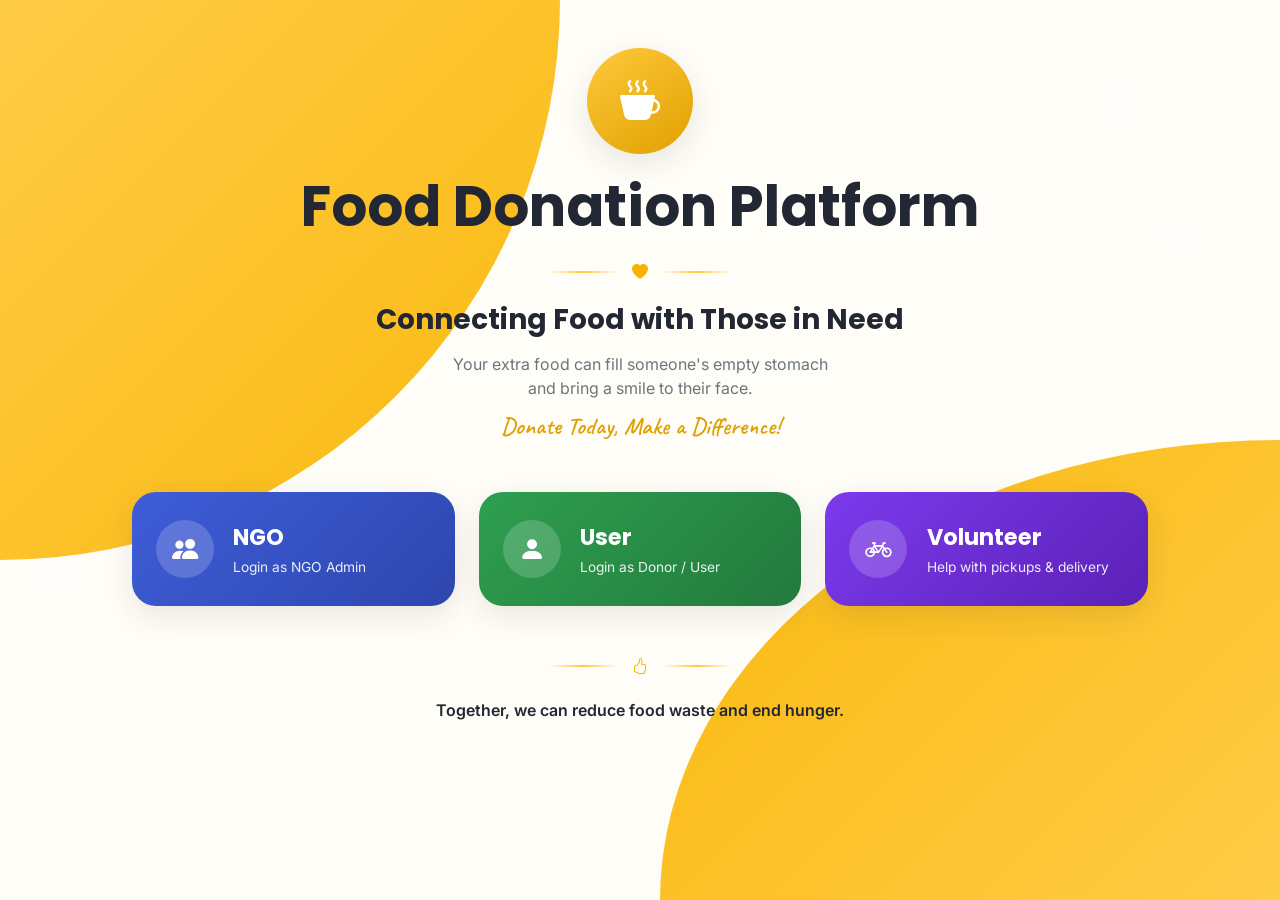
==== commit 97ae54c0: "Modified some titles, added a quality checklist in the volunteer dashboard" ====
--- a/index.html
+++ b/index.html
@@ -3,7 +3,7 @@
 <head>
 <meta charset="UTF-8">
 <meta name="viewport" content="width=device-width, initial-scale=1.0">
-<title>Share Food, Share Hope | Welcome</title>
+<title>Food Donation Platform | Donate & Make a Difference</title>
 <meta name="description" content="Donate surplus food to NGOs, coordinate volunteers, and help end hunger in your community.">
 <link href="https://cdn.jsdelivr.net/npm/bootstrap@5.3.3/dist/css/bootstrap.min.css" rel="stylesheet">
 <link rel="stylesheet" href="https://cdn.jsdelivr.net/npm/bootstrap-icons@1.11.3/font/bootstrap-icons.css">
@@ -29,10 +29,13 @@
   <main class="content-layer container py-5">
 
     <section class="text-center mx-auto fade-in-up" style="max-width:720px;">
-      <div class="hero-emblem"><i class="bi bi-heart-fill"></i></div>
-      <h1 class="display-4 fw-bold mb-2">Welcome</h1>
+      <!-- <div class="hero-emblem"><i class="bi bi-heart-fill"></i></div> -->
+      <div class="hero-emblem bg-warning rounded-circle d-flex justify-content-center align-items-center">
+    <i class="bi bi-cup-hot-fill text-white fs-1"></i>
+</div>
+      <h1 class="display-4 fw-bold mb-2">Food Donation Platform</h1>
       <div class="divider-flourish"><span class="line"></span><i class="bi bi-heart-fill"></i><span class="line"></span></div>
-      <h2 class="h3 fw-bold mb-3">Share Food, Share Hope</h2>
+      <h2 class="h3 fw-bold mb-3">Connecting Food with Those in Need</h2>
       <p class="text-secondary mb-2">
         Your extra food can fill someone's empty stomach<br class="d-none d-md-block">
         and bring a smile to their face.
--- a/style.css
+++ b/style.css
@@ -170,6 +170,24 @@
 .status-pill.completed{color:#1E40AF;background:#EFF6FF;}
 .status-pill.rejected{color:#B91C1C;background:#FEE2E2;}
 
+/* Quality Check ── new status pill colour */
+.status-pill.quality-passed{color:#065F46;background:#D1FAE5;}
+
+/* ── Food Quality Check card (volunteer action area) ─────── */
+.quality-check-card{
+  background:linear-gradient(135deg,#FFFBEB,#FEF3C7);
+  border:1.5px solid #FDE68A;
+  border-radius:var(--r-md);
+  padding:1.25rem 1.4rem;
+}
+.quality-check-header{
+  display:flex;align-items:flex-start;gap:14px;margin-bottom:1.1rem;
+}
+.quality-check-header>i{
+  font-size:2rem;color:#D97706;flex-shrink:0;margin-top:1px;
+}
+.quality-check-actions{display:flex;gap:.75rem;flex-wrap:wrap;}
+
 /* ── Assign info cards (donor dashboard) ────────────────── */
 .assign-info-card{border-radius:var(--r-md);padding:1rem 1.1rem;font-size:.85rem;}
 .assign-info-card.ngo-info{background:#EEF2FF;border:1px solid #C7D2FE;}
